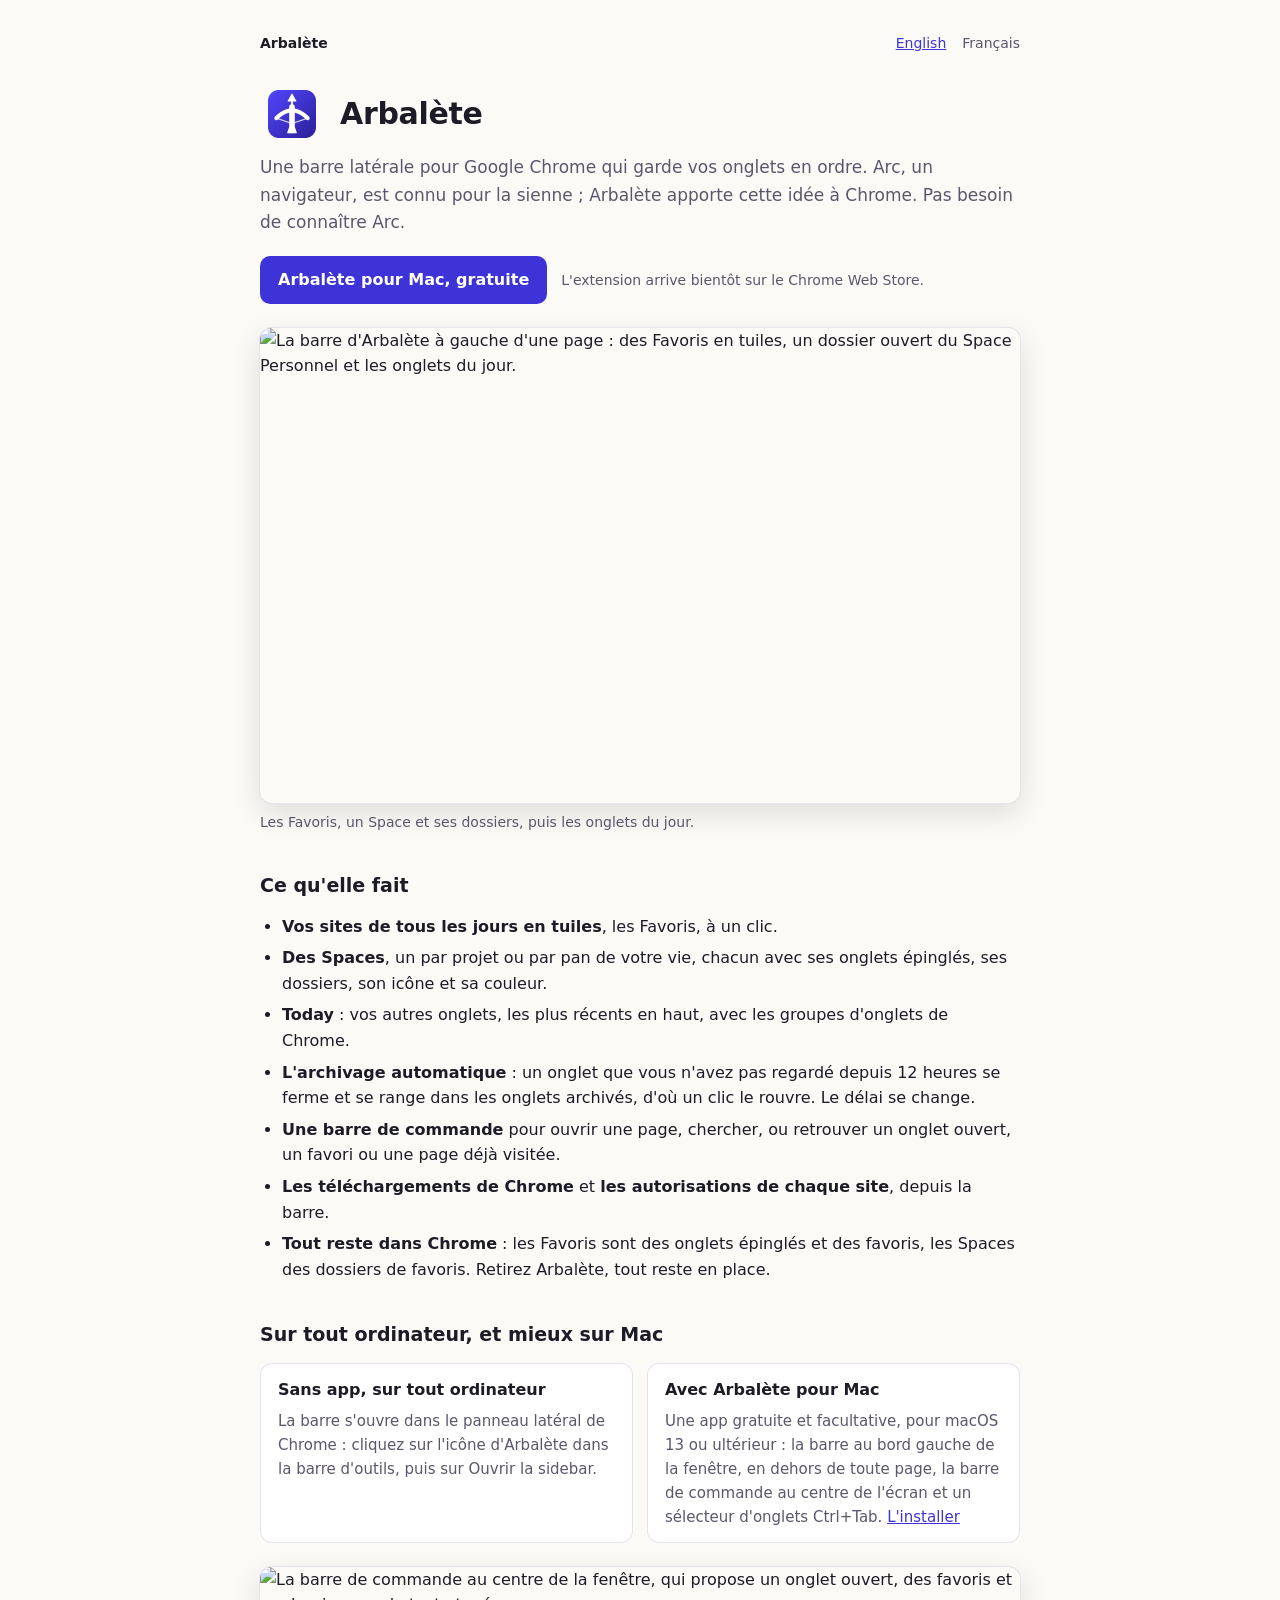
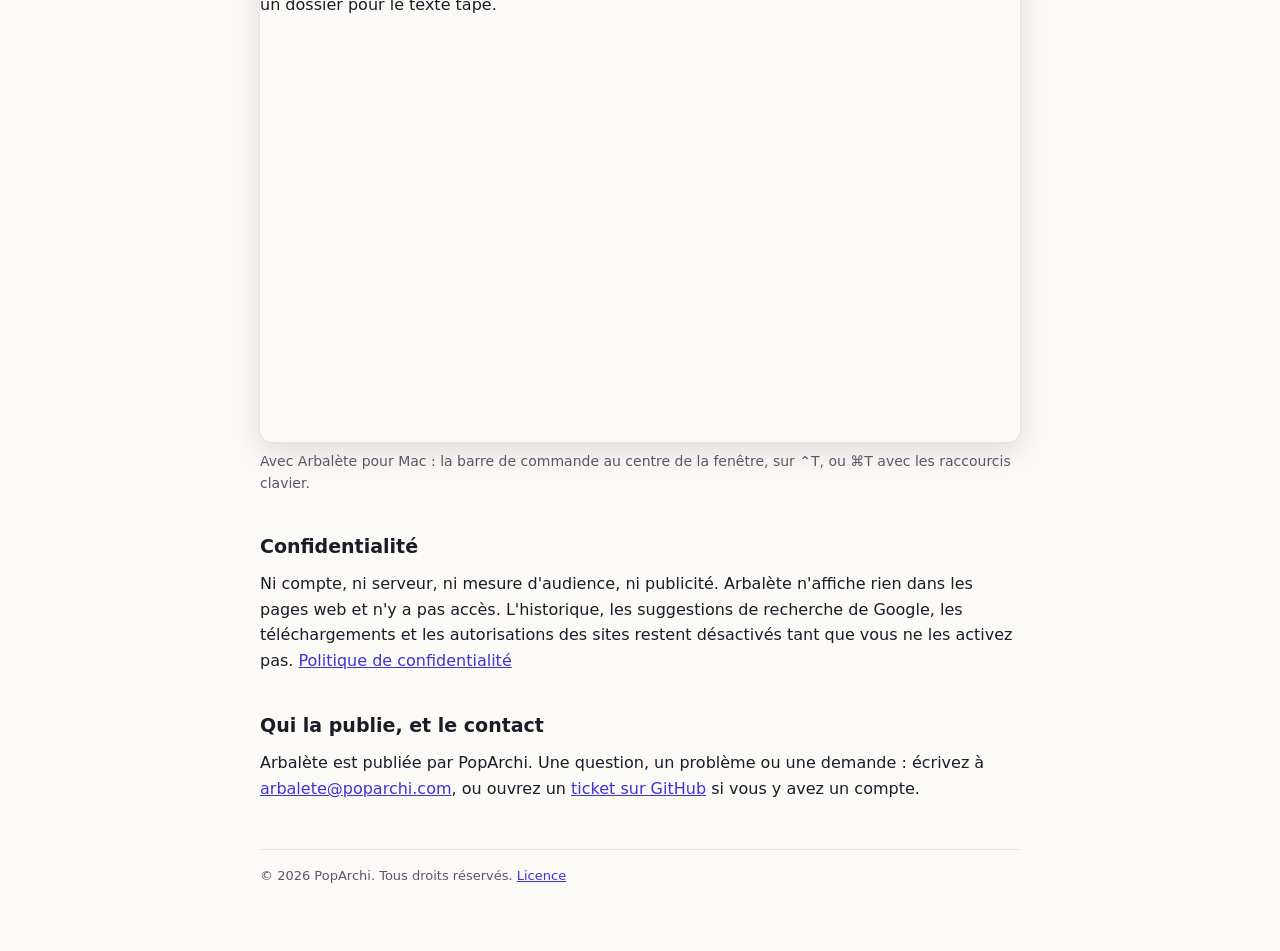
==== fr/index.html @ 8b74f5fe "Add fr/index.html" ====
<!doctype html>
<html lang="fr">
  <head>
    <meta charset="utf-8" />
    <meta name="viewport" content="width=device-width, initial-scale=1" />
    <title>Arbalète : une barre latérale pour Chrome, dans l'esprit d'Arc</title>
    <meta name="description" content="Arbalète range vos onglets Chrome dans une barre latérale : Favoris, Spaces, onglets épinglés, barre de commande et archivage automatique. Gratuite, sans compte, avec une app gratuite pour Mac." />
    <link rel="canonical" href="https://poparchi.github.io/arbalete/fr/" />
    <link rel="alternate" hreflang="en" href="https://poparchi.github.io/arbalete/" />
    <link rel="alternate" hreflang="fr" href="https://poparchi.github.io/arbalete/fr/" />
    <link rel="alternate" hreflang="x-default" href="https://poparchi.github.io/arbalete/" />
    <meta property="og:type" content="website" />
    <meta property="og:site_name" content="Arbalète" />
    <meta property="og:url" content="https://poparchi.github.io/arbalete/fr/" />
    <meta property="og:title" content="Arbalète : une barre latérale pour Chrome" />
    <meta property="og:description" content="Favoris, Spaces, onglets épinglés, barre de commande et archivage automatique, dans les données de Chrome. Avec une app gratuite pour Mac." />
    <meta property="og:image" content="https://poparchi.github.io/arbalete/site/og-fr.jpg" />
    <meta property="og:locale" content="fr_FR" />
    <meta property="og:locale:alternate" content="en_US" />
    <meta name="twitter:card" content="summary_large_image" />
    <link rel="icon" href="../icon-128.png" />
    <link rel="stylesheet" href="../site.css" />
    <!-- The site's French home page, https://poparchi.github.io/arbalete/fr/ (docs/public-index.html in
         English), published by `npm run publish:site`. No request to anywhere but this site. -->
    <script type="application/ld+json">
      {
        "@context": "https://schema.org",
        "@type": "SoftwareApplication",
        "name": "Arbalète",
        "description": "Une barre latérale pour Google Chrome : Favoris, Spaces, onglets épinglés, barre de commande et archivage automatique, avec une app compagnon gratuite pour macOS.",
        "url": "https://poparchi.github.io/arbalete/fr/",
        "image": "https://poparchi.github.io/arbalete/site/sidebar-fr.jpg",
        "applicationCategory": "BrowserApplication",
        "operatingSystem": "Google Chrome; macOS 13 ou ultérieur pour l'app",
        "inLanguage": ["fr", "en"],
        "offers": { "@type": "Offer", "price": "0", "priceCurrency": "EUR" },
        "publisher": { "@type": "Organization", "name": "PopArchi" }
      }
    </script>
  </head>
  <body>
    <main>
      <nav><a class="home" href="./">Arbalète</a><a href="../" hreflang="en" lang="en">English</a><a aria-current="page">Français</a></nav>

      <header><img src="../icon-128.png" alt="" /><h1>Arbalète</h1></header>
      <p class="lead">Une barre latérale pour Google Chrome qui garde vos onglets en ordre. Arc, un navigateur, est connu pour la sienne ; Arbalète apporte cette idée à Chrome. Pas besoin de connaître Arc.</p>
      <div class="actions">
        <a class="cta" href="mac/">Arbalète pour Mac, gratuite</a>
        <span class="soon">L'extension arrive bientôt sur le Chrome Web Store.</span>
      </div>

      <figure>
        <img src="../site/sidebar-fr.jpg" width="1280" height="800" alt="La barre d'Arbalète à gauche d'une page : des Favoris en tuiles, un dossier ouvert du Space Personnel et les onglets du jour." />
        <figcaption>Les Favoris, un Space et ses dossiers, puis les onglets du jour.</figcaption>
      </figure>

      <h2>Ce qu'elle fait</h2>
      <ul>
        <li><strong>Vos sites de tous les jours en tuiles</strong>, les Favoris, à un clic.</li>
        <li><strong>Des Spaces</strong>, un par projet ou par pan de votre vie, chacun avec ses onglets épinglés, ses dossiers, son icône et sa couleur.</li>
        <li><strong>Today</strong> : vos autres onglets, les plus récents en haut, avec les groupes d'onglets de Chrome.</li>
        <li><strong>L'archivage automatique</strong> : un onglet que vous n'avez pas regardé depuis 12 heures se ferme et se range dans les onglets archivés, d'où un clic le rouvre. Le délai se change.</li>
        <li><strong>Une barre de commande</strong> pour ouvrir une page, chercher, ou retrouver un onglet ouvert, un favori ou une page déjà visitée.</li>
        <li><strong>Les téléchargements de Chrome</strong> et <strong>les autorisations de chaque site</strong>, depuis la barre.</li>
        <li><strong>Tout reste dans Chrome</strong> : les Favoris sont des onglets épinglés et des favoris, les Spaces des dossiers de favoris. Retirez Arbalète, tout reste en place.</li>
      </ul>

      <h2>Sur tout ordinateur, et mieux sur Mac</h2>
      <div class="modes">
        <div>
          <h3>Sans app, sur tout ordinateur</h3>
          <p>La barre s'ouvre dans le panneau latéral de Chrome : cliquez sur l'icône d'Arbalète dans la barre d'outils, puis sur Ouvrir la sidebar.</p>
        </div>
        <div>
          <h3>Avec Arbalète pour Mac</h3>
          <p>Une app gratuite et facultative, pour macOS 13 ou ultérieur : la barre au bord gauche de la fenêtre, en dehors de toute page, la barre de commande au centre de l'écran et un sélecteur d'onglets Ctrl+Tab. <a href="mac/">L'installer</a></p>
        </div>
      </div>
      <figure>
        <img src="../site/command-bar-fr.jpg" width="1280" height="800" alt="La barre de commande au centre de la fenêtre, qui propose un onglet ouvert, des favoris et un dossier pour le texte tapé." loading="lazy" />
        <figcaption>Avec Arbalète pour Mac : la barre de commande au centre de la fenêtre, sur ⌃T, ou ⌘T avec les raccourcis clavier.</figcaption>
      </figure>

      <h2>Confidentialité</h2>
      <p>Ni compte, ni serveur, ni mesure d'audience, ni publicité. Arbalète n'affiche rien dans les pages web et n'y a pas accès. L'historique, les suggestions de recherche de Google, les téléchargements et les autorisations des sites restent désactivés tant que vous ne les activez pas. <a href="../privacy/#fr">Politique de confidentialité</a></p>

      <h2>Qui la publie, et le contact</h2>
      <p>Arbalète est publiée par PopArchi. Une question, un problème ou une demande : écrivez à <a href="mailto:arbalete@poparchi.com">arbalete@poparchi.com</a>, ou ouvrez un <a href="https://github.com/poparchi/arbalete/issues">ticket sur GitHub</a> si vous y avez un compte.</p>

      <p class="notice">© 2026 PopArchi. Tous droits réservés. <a href="https://github.com/poparchi/arbalete/blob/main/LICENSE">Licence</a></p>
    </main>
  </body>
</html>
---- site.css ----
/* The public site's pages (docs/public-*.html, published by `npm run publish:site` at
   https://poparchi.github.io/arbalete/site.css): system fonts, no request to anywhere but this site,
   light and dark as the Mac shows them. The privacy policy keeps its own styles. */
:root { color-scheme: light dark; --fg: #1d1b26; --muted: #5c566a; --bg: #fbfaf7; --surface: #fff; --line: #e7e2ec; --accent: #3d33d6; --on-accent: #fff; --note: #f3f1fb; }
@media (prefers-color-scheme: dark) { :root { --fg: #ece9f3; --muted: #a7a0b6; --bg: #16141c; --surface: #1e1b26; --line: #2c2836; --accent: #9d97ff; --on-accent: #16141c; --note: #221f2e; } }
body { margin: 0; background: var(--bg); color: var(--fg); font: 16px/1.6 -apple-system, system-ui, "Segoe UI", sans-serif; }
main { max-width: 760px; margin: 0 auto; padding: 32px 16px 64px; }
nav { display: flex; flex-wrap: wrap; align-items: center; gap: 8px 16px; font-size: 14px; }
nav .home { margin-right: auto; font-weight: 600; text-decoration: none; color: var(--fg); }
nav [aria-current] { color: var(--muted); text-decoration: none; }
a { color: var(--accent); }
header { display: flex; align-items: center; gap: 16px; margin: 28px 0 8px; }
header img { width: 64px; height: 64px; flex: none; }
h1 { font-size: 30px; line-height: 1.2; margin: 0; letter-spacing: -0.01em; }
h2 { font-size: 19px; line-height: 1.3; margin: 40px 0 0; }
h3 { font-size: 16px; margin: 0; }
p { margin: 12px 0 0; }
.lead { color: var(--muted); margin: 8px 0 0; font-size: 17px; }
.note { margin: 20px 0 0; padding: 14px 18px; border-radius: 12px; background: var(--note); }
.note p { margin: 0; }
.note p + p { margin-top: 8px; }
.actions { display: flex; flex-wrap: wrap; gap: 10px 14px; align-items: center; margin: 20px 0 0; }
.cta { display: inline-block; padding: 11px 18px; border-radius: 10px; background: var(--accent); color: var(--on-accent); font-weight: 650; text-decoration: none; }
.cta.secondary { background: transparent; color: var(--accent); box-shadow: inset 0 0 0 1.5px var(--accent); }
.soon { font-size: 14px; color: var(--muted); }
figure { margin: 24px 0 0; }
figure img { display: block; width: 100%; height: auto; border-radius: 12px; box-shadow: 0 0 0 1px var(--line), 0 10px 30px rgb(0 0 0 / 0.12); }
figcaption { margin-top: 8px; font-size: 14px; color: var(--muted); }
.modes { display: grid; grid-template-columns: repeat(auto-fit, minmax(240px, 1fr)); gap: 14px; margin: 16px 0 0; }
.modes > div { padding: 14px 18px; border-radius: 12px; background: var(--surface); box-shadow: inset 0 0 0 1px var(--line); }
.modes p { margin: 6px 0 0; color: var(--muted); font-size: 15px; }
ol.steps { counter-reset: step; list-style: none; margin: 16px 0 0; padding: 0; }
ol.steps > li { counter-increment: step; position: relative; margin: 0 0 12px; padding: 14px 18px 14px 58px; border-radius: 12px; background: var(--surface); box-shadow: inset 0 0 0 1px var(--line); }
ol.steps > li::before { content: counter(step); position: absolute; left: 18px; top: 14px; width: 26px; height: 26px; border-radius: 50%; background: var(--accent); color: var(--on-accent); font-weight: 650; font-size: 14px; line-height: 26px; text-align: center; }
ol.steps p { margin: 0; }
ol.steps p + p { margin-top: 6px; }
blockquote { margin: 8px 0 0; padding: 2px 0 2px 12px; border-left: 3px solid var(--line); color: var(--muted); }
blockquote strong { color: var(--fg); }
.button { font-weight: 600; white-space: nowrap; }
.small { font-size: 14px; color: var(--muted); }
code { font: 13.5px/1.4 ui-monospace, SFMono-Regular, Menlo, monospace; overflow-wrap: anywhere; }
details { margin: 16px 0 0; padding: 12px 18px; border-radius: 12px; background: var(--surface); box-shadow: inset 0 0 0 1px var(--line); }
summary { cursor: pointer; font-weight: 600; }
ul { padding-left: 22px; }
li { margin: 6px 0; }
.other-language { margin: 16px 0 0; padding: 10px 14px; border-radius: 10px; background: var(--note); font-size: 15px; }
.other-language[hidden] { display: none; }
.notice { margin-top: 48px; padding-top: 16px; border-top: 1px solid var(--line); font-size: 13px; color: var(--muted); }
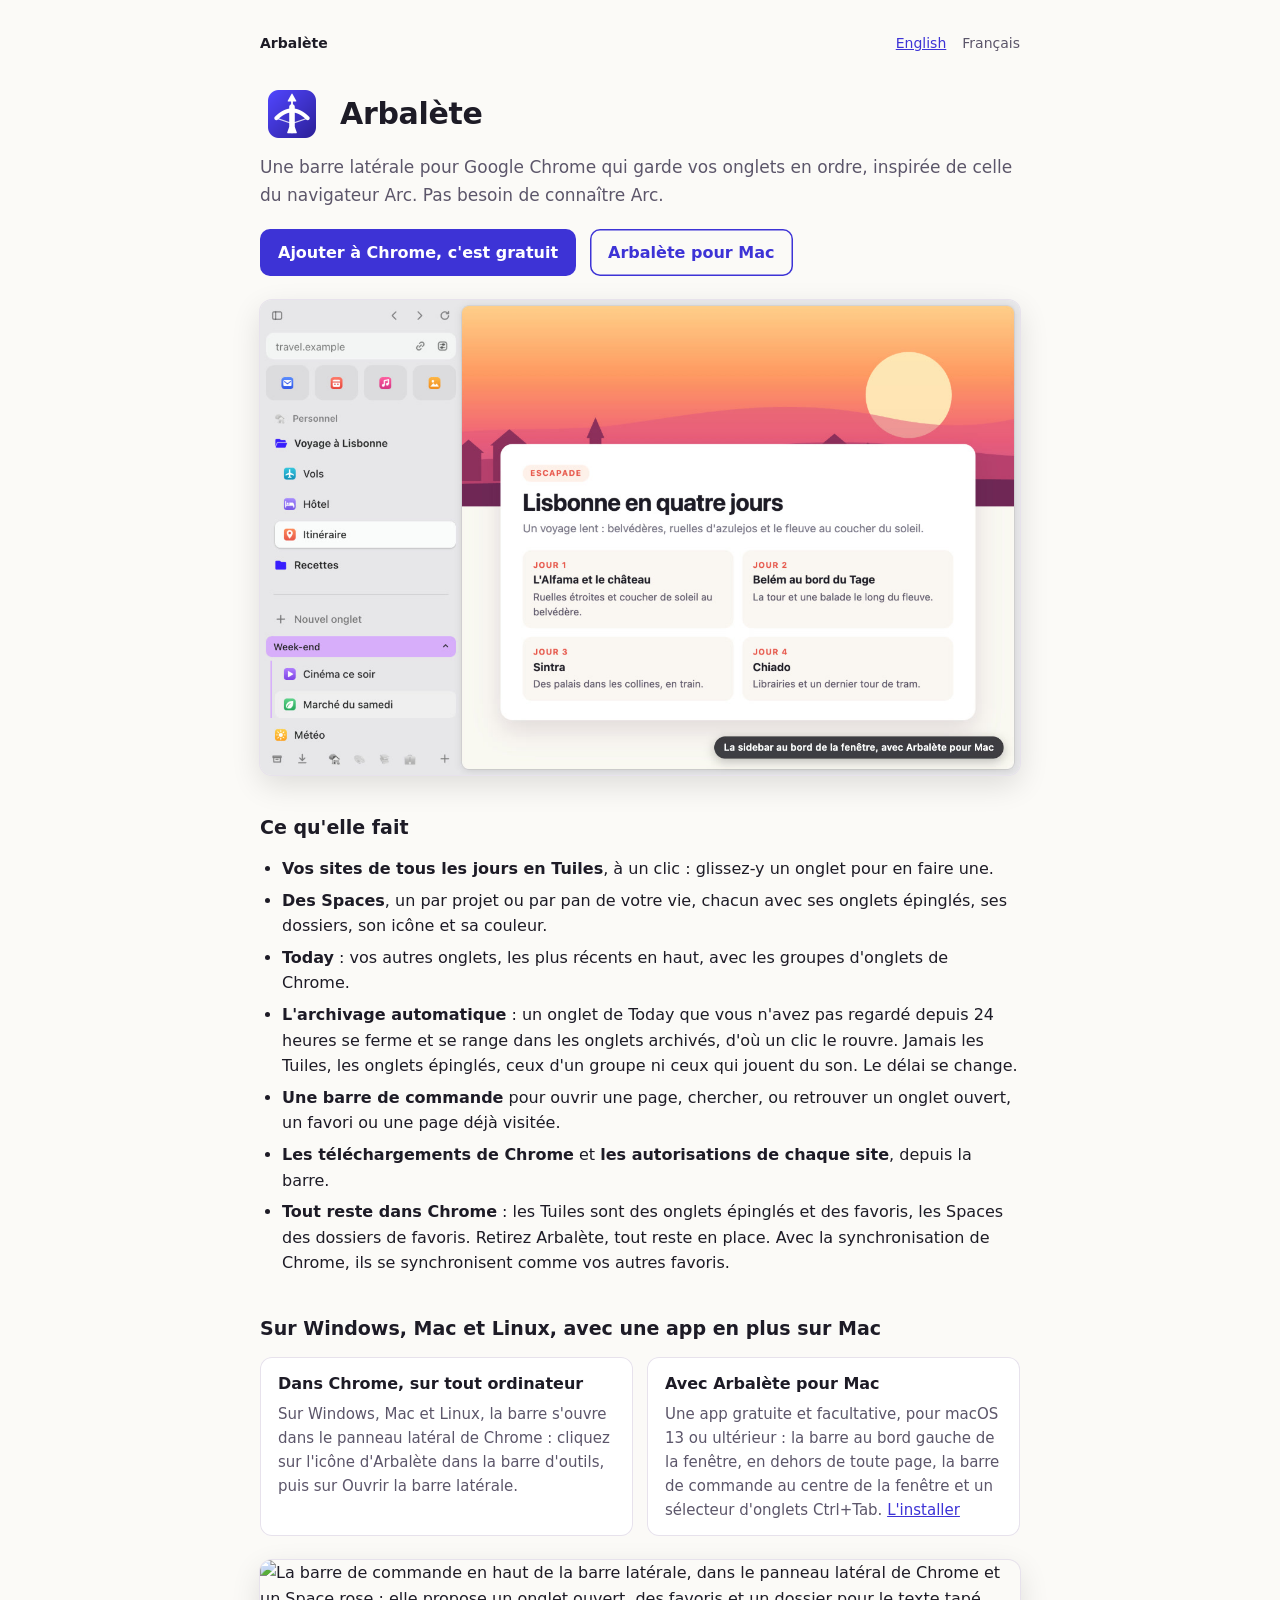
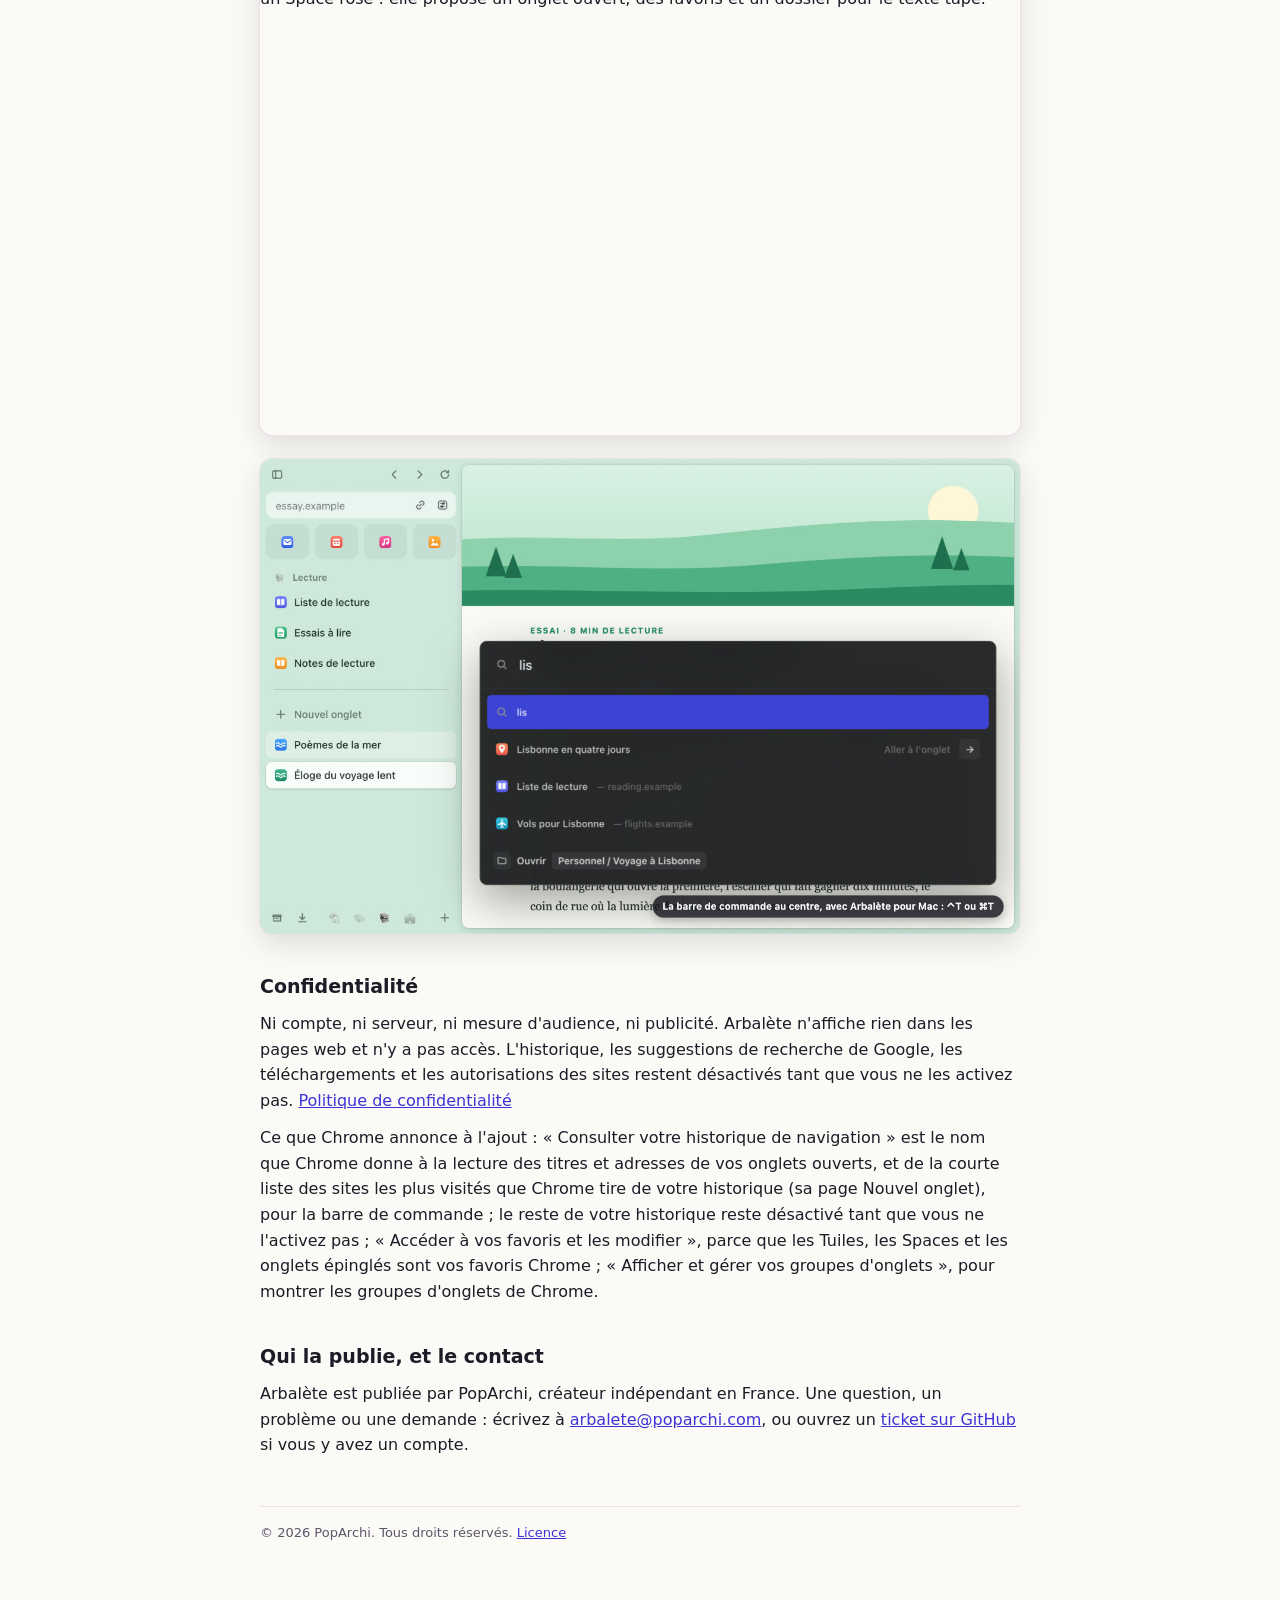
==== commit 8261d5e3: "Update fr/index.html" ====
--- a/fr/index.html
+++ b/fr/index.html
@@ -4,7 +4,7 @@
     <meta charset="utf-8" />
     <meta name="viewport" content="width=device-width, initial-scale=1" />
     <title>Arbalète : une barre latérale pour Chrome, dans l'esprit d'Arc</title>
-    <meta name="description" content="Arbalète range vos onglets Chrome dans une barre latérale : Favoris, Spaces, onglets épinglés, barre de commande et archivage automatique. Gratuite, sans compte, avec une app gratuite pour Mac." />
+    <meta name="description" content="Arbalète range vos onglets Chrome dans une barre latérale : Tuiles, Spaces, onglets épinglés, barre de commande et archivage automatique. Gratuite, sans compte, avec une app gratuite pour Mac." />
     <link rel="canonical" href="https://poparchi.github.io/arbalete/fr/" />
     <link rel="alternate" hreflang="en" href="https://poparchi.github.io/arbalete/" />
     <link rel="alternate" hreflang="fr" href="https://poparchi.github.io/arbalete/fr/" />
@@ -13,7 +13,7 @@
     <meta property="og:site_name" content="Arbalète" />
     <meta property="og:url" content="https://poparchi.github.io/arbalete/fr/" />
     <meta property="og:title" content="Arbalète : une barre latérale pour Chrome" />
-    <meta property="og:description" content="Favoris, Spaces, onglets épinglés, barre de commande et archivage automatique, dans les données de Chrome. Avec une app gratuite pour Mac." />
+    <meta property="og:description" content="Tuiles, Spaces, onglets épinglés, barre de commande et archivage automatique, dans les données de Chrome. Avec une app gratuite pour Mac." />
     <meta property="og:image" content="https://poparchi.github.io/arbalete/site/og-fr.jpg" />
     <meta property="og:locale" content="fr_FR" />
     <meta property="og:locale:alternate" content="en_US" />
@@ -27,7 +27,7 @@
         "@context": "https://schema.org",
         "@type": "SoftwareApplication",
         "name": "Arbalète",
-        "description": "Une barre latérale pour Google Chrome : Favoris, Spaces, onglets épinglés, barre de commande et archivage automatique, avec une app compagnon gratuite pour macOS.",
+        "description": "Une barre latérale pour Google Chrome : Tuiles, Spaces, onglets épinglés, barre de commande et archivage automatique, avec une app compagnon gratuite pour macOS.",
         "url": "https://poparchi.github.io/arbalete/fr/",
         "image": "https://poparchi.github.io/arbalete/site/sidebar-fr.jpg",
         "applicationCategory": "BrowserApplication",
@@ -43,49 +43,51 @@
       <nav><a class="home" href="./">Arbalète</a><a href="../" hreflang="en" lang="en">English</a><a aria-current="page">Français</a></nav>
 
       <header><img src="../icon-128.png" alt="" /><h1>Arbalète</h1></header>
-      <p class="lead">Une barre latérale pour Google Chrome qui garde vos onglets en ordre. Arc, un navigateur, est connu pour la sienne ; Arbalète apporte cette idée à Chrome. Pas besoin de connaître Arc.</p>
+      <p class="lead">Une barre latérale pour Google Chrome qui garde vos onglets en ordre, inspirée de celle du navigateur Arc. Pas besoin de connaître Arc.</p>
       <div class="actions">
-        <a class="cta" href="mac/">Arbalète pour Mac, gratuite</a>
-        <span class="soon">L'extension arrive bientôt sur le Chrome Web Store.</span>
+        <a class="cta" href="https://chromewebstore.google.com/detail/jnhllkobhicebmnkamcajgblljiigeed">Ajouter à Chrome, c'est gratuit</a>
+        <a class="cta secondary" href="mac/">Arbalète pour Mac</a>
       </div>
 
       <figure>
-        <img src="../site/sidebar-fr.jpg" width="1280" height="800" alt="La barre d'Arbalète à gauche d'une page : des Favoris en tuiles, un dossier ouvert du Space Personnel et les onglets du jour." />
-        <figcaption>Les Favoris, un Space et ses dossiers, puis les onglets du jour.</figcaption>
+        <img src="../site/sidebar-fr.jpg" width="1280" height="800" alt="Arbalète dans le panneau latéral de Chrome, à droite d'une page : des Tuiles, un dossier ouvert du Space Personnel et les onglets du jour." />
       </figure>
 
       <h2>Ce qu'elle fait</h2>
       <ul>
-        <li><strong>Vos sites de tous les jours en tuiles</strong>, les Favoris, à un clic.</li>
+        <li><strong>Vos sites de tous les jours en Tuiles</strong>, à un clic : glissez-y un onglet pour en faire une.</li>
         <li><strong>Des Spaces</strong>, un par projet ou par pan de votre vie, chacun avec ses onglets épinglés, ses dossiers, son icône et sa couleur.</li>
         <li><strong>Today</strong> : vos autres onglets, les plus récents en haut, avec les groupes d'onglets de Chrome.</li>
-        <li><strong>L'archivage automatique</strong> : un onglet que vous n'avez pas regardé depuis 12 heures se ferme et se range dans les onglets archivés, d'où un clic le rouvre. Le délai se change.</li>
+        <li><strong>L'archivage automatique</strong> : un onglet de Today que vous n'avez pas regardé depuis 24 heures se ferme et se range dans les onglets archivés, d'où un clic le rouvre. Jamais les Tuiles, les onglets épinglés, ceux d'un groupe ni ceux qui jouent du son. Le délai se change.</li>
         <li><strong>Une barre de commande</strong> pour ouvrir une page, chercher, ou retrouver un onglet ouvert, un favori ou une page déjà visitée.</li>
         <li><strong>Les téléchargements de Chrome</strong> et <strong>les autorisations de chaque site</strong>, depuis la barre.</li>
-        <li><strong>Tout reste dans Chrome</strong> : les Favoris sont des onglets épinglés et des favoris, les Spaces des dossiers de favoris. Retirez Arbalète, tout reste en place.</li>
+        <li><strong>Tout reste dans Chrome</strong> : les Tuiles sont des onglets épinglés et des favoris, les Spaces des dossiers de favoris. Retirez Arbalète, tout reste en place. Avec la synchronisation de Chrome, ils se synchronisent comme vos autres favoris.</li>
       </ul>
 
-      <h2>Sur tout ordinateur, et mieux sur Mac</h2>
+      <h2>Sur Windows, Mac et Linux, avec une app en plus sur Mac</h2>
       <div class="modes">
         <div>
-          <h3>Sans app, sur tout ordinateur</h3>
-          <p>La barre s'ouvre dans le panneau latéral de Chrome : cliquez sur l'icône d'Arbalète dans la barre d'outils, puis sur Ouvrir la sidebar.</p>
+          <h3>Dans Chrome, sur tout ordinateur</h3>
+          <p>Sur Windows, Mac et Linux, la barre s'ouvre dans le panneau latéral de Chrome : cliquez sur l'icône d'Arbalète dans la barre d'outils, puis sur Ouvrir la barre latérale.</p>
         </div>
         <div>
           <h3>Avec Arbalète pour Mac</h3>
-          <p>Une app gratuite et facultative, pour macOS 13 ou ultérieur : la barre au bord gauche de la fenêtre, en dehors de toute page, la barre de commande au centre de l'écran et un sélecteur d'onglets Ctrl+Tab. <a href="mac/">L'installer</a></p>
+          <p>Une app gratuite et facultative, pour macOS 13 ou ultérieur : la barre au bord gauche de la fenêtre, en dehors de toute page, la barre de commande au centre de la fenêtre et un sélecteur d'onglets Ctrl+Tab. <a href="mac/">L'installer</a></p>
         </div>
       </div>
       <figure>
+        <img src="../site/command-bar-panel-fr.jpg" width="1280" height="800" alt="La barre de commande en haut de la barre latérale, dans le panneau latéral de Chrome et un Space rose : elle propose un onglet ouvert, des favoris et un dossier pour le texte tapé." loading="lazy" />
+      </figure>
+      <figure>
         <img src="../site/command-bar-fr.jpg" width="1280" height="800" alt="La barre de commande au centre de la fenêtre, qui propose un onglet ouvert, des favoris et un dossier pour le texte tapé." loading="lazy" />
-        <figcaption>Avec Arbalète pour Mac : la barre de commande au centre de la fenêtre, sur ⌃T, ou ⌘T avec les raccourcis clavier.</figcaption>
       </figure>
 
       <h2>Confidentialité</h2>
       <p>Ni compte, ni serveur, ni mesure d'audience, ni publicité. Arbalète n'affiche rien dans les pages web et n'y a pas accès. L'historique, les suggestions de recherche de Google, les téléchargements et les autorisations des sites restent désactivés tant que vous ne les activez pas. <a href="../privacy/#fr">Politique de confidentialité</a></p>
+      <p>Ce que Chrome annonce à l'ajout : «&nbsp;Consulter votre historique de navigation&nbsp;» est le nom que Chrome donne à la lecture des titres et adresses de vos onglets ouverts, et de la courte liste des sites les plus visités que Chrome tire de votre historique (sa page Nouvel onglet), pour la barre de commande ; le reste de votre historique reste désactivé tant que vous ne l'activez pas ; «&nbsp;Accéder à vos favoris et les modifier&nbsp;», parce que les Tuiles, les Spaces et les onglets épinglés sont vos favoris Chrome ; «&nbsp;Afficher et gérer vos groupes d'onglets&nbsp;», pour montrer les groupes d'onglets de Chrome.</p>
 
       <h2>Qui la publie, et le contact</h2>
-      <p>Arbalète est publiée par PopArchi. Une question, un problème ou une demande : écrivez à <a href="mailto:arbalete@poparchi.com">arbalete@poparchi.com</a>, ou ouvrez un <a href="https://github.com/poparchi/arbalete/issues">ticket sur GitHub</a> si vous y avez un compte.</p>
+      <p>Arbalète est publiée par PopArchi, créateur indépendant en France. Une question, un problème ou une demande : écrivez à <a href="mailto:arbalete@poparchi.com">arbalete@poparchi.com</a>, ou ouvrez un <a href="https://github.com/poparchi/arbalete/issues">ticket sur GitHub</a> si vous y avez un compte.</p>
 
       <p class="notice">© 2026 PopArchi. Tous droits réservés. <a href="https://github.com/poparchi/arbalete/blob/main/LICENSE">Licence</a></p>
     </main>
--- a/site.css
+++ b/site.css
@@ -22,7 +22,6 @@
 .actions { display: flex; flex-wrap: wrap; gap: 10px 14px; align-items: center; margin: 20px 0 0; }
 .cta { display: inline-block; padding: 11px 18px; border-radius: 10px; background: var(--accent); color: var(--on-accent); font-weight: 650; text-decoration: none; }
 .cta.secondary { background: transparent; color: var(--accent); box-shadow: inset 0 0 0 1.5px var(--accent); }
-.soon { font-size: 14px; color: var(--muted); }
 figure { margin: 24px 0 0; }
 figure img { display: block; width: 100%; height: auto; border-radius: 12px; box-shadow: 0 0 0 1px var(--line), 0 10px 30px rgb(0 0 0 / 0.12); }
 figcaption { margin-top: 8px; font-size: 14px; color: var(--muted); }
